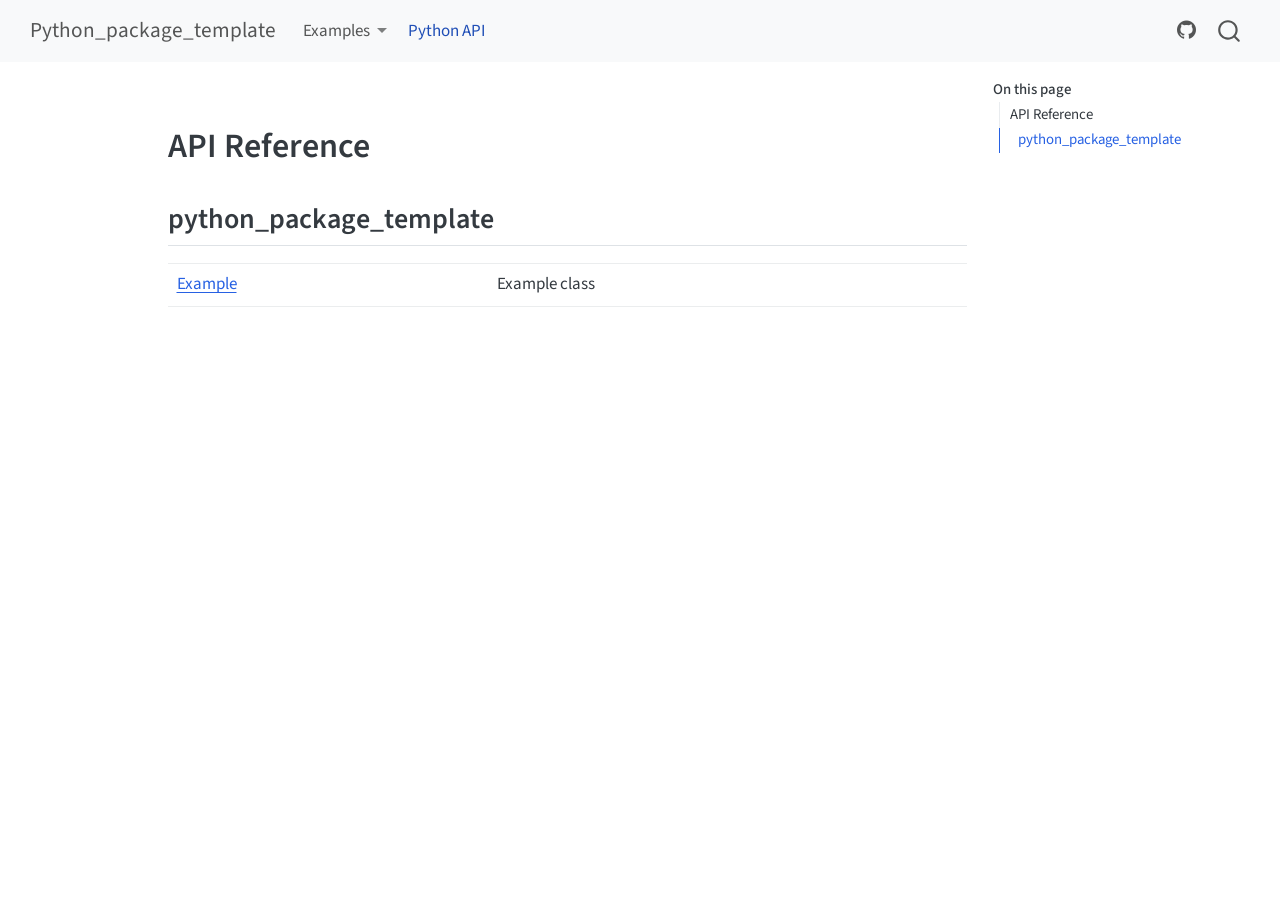
==== reference/index.html @ 2fd2ff85 "deploy: bac56e8e283541ebff613e1170b64253c7cd5dfa" ====
<!DOCTYPE html>
<html xmlns="http://www.w3.org/1999/xhtml" lang="en" xml:lang="en"><head>

<meta charset="utf-8">
<meta name="generator" content="quarto-1.5.57">

<meta name="viewport" content="width=device-width, initial-scale=1.0, user-scalable=yes">


<title>index – Python_package_template</title>
<style>
code{white-space: pre-wrap;}
span.smallcaps{font-variant: small-caps;}
div.columns{display: flex; gap: min(4vw, 1.5em);}
div.column{flex: auto; overflow-x: auto;}
div.hanging-indent{margin-left: 1.5em; text-indent: -1.5em;}
ul.task-list{list-style: none;}
ul.task-list li input[type="checkbox"] {
  width: 0.8em;
  margin: 0 0.8em 0.2em -1em; /* quarto-specific, see https://github.com/quarto-dev/quarto-cli/issues/4556 */ 
  vertical-align: middle;
}
</style>


<script src="../site_libs/quarto-nav/quarto-nav.js"></script>
<script src="../site_libs/quarto-nav/headroom.min.js"></script>
<script src="../site_libs/clipboard/clipboard.min.js"></script>
<script src="../site_libs/quarto-search/autocomplete.umd.js"></script>
<script src="../site_libs/quarto-search/fuse.min.js"></script>
<script src="../site_libs/quarto-search/quarto-search.js"></script>
<meta name="quarto:offset" content="../">
<script src="../site_libs/quarto-html/quarto.js"></script>
<script src="../site_libs/quarto-html/popper.min.js"></script>
<script src="../site_libs/quarto-html/tippy.umd.min.js"></script>
<script src="../site_libs/quarto-html/anchor.min.js"></script>
<link href="../site_libs/quarto-html/tippy.css" rel="stylesheet">
<link href="../site_libs/quarto-html/quarto-syntax-highlighting.css" rel="stylesheet" id="quarto-text-highlighting-styles">
<script src="../site_libs/bootstrap/bootstrap.min.js"></script>
<link href="../site_libs/bootstrap/bootstrap-icons.css" rel="stylesheet">
<link href="../site_libs/bootstrap/bootstrap.min.css" rel="stylesheet" id="quarto-bootstrap" data-mode="light">
<script id="quarto-search-options" type="application/json">{
  "location": "navbar",
  "copy-button": false,
  "collapse-after": 3,
  "panel-placement": "end",
  "type": "overlay",
  "limit": 50,
  "keyboard-shortcut": [
    "f",
    "/",
    "s"
  ],
  "show-item-context": false,
  "language": {
    "search-no-results-text": "No results",
    "search-matching-documents-text": "matching documents",
    "search-copy-link-title": "Copy link to search",
    "search-hide-matches-text": "Hide additional matches",
    "search-more-match-text": "more match in this document",
    "search-more-matches-text": "more matches in this document",
    "search-clear-button-title": "Clear",
    "search-text-placeholder": "",
    "search-detached-cancel-button-title": "Cancel",
    "search-submit-button-title": "Submit",
    "search-label": "Search"
  }
}</script>


</head>

<body class="nav-fixed">

<div id="quarto-search-results"></div>
  <header id="quarto-header" class="headroom fixed-top">
    <nav class="navbar navbar-expand-lg " data-bs-theme="dark">
      <div class="navbar-container container-fluid">
      <div class="navbar-brand-container mx-auto">
    <a class="navbar-brand" href="../index.html">
    <span class="navbar-title">Python_package_template</span>
    </a>
  </div>
            <div id="quarto-search" class="" title="Search"></div>
          <button class="navbar-toggler" type="button" data-bs-toggle="collapse" data-bs-target="#navbarCollapse" aria-controls="navbarCollapse" role="menu" aria-expanded="false" aria-label="Toggle navigation" onclick="if (window.quartoToggleHeadroom) { window.quartoToggleHeadroom(); }">
  <span class="navbar-toggler-icon"></span>
</button>
          <div class="collapse navbar-collapse" id="navbarCollapse">
            <ul class="navbar-nav navbar-nav-scroll me-auto">
  <li class="nav-item dropdown ">
    <a class="nav-link dropdown-toggle" href="#" id="nav-menu-examples" role="link" data-bs-toggle="dropdown" aria-expanded="false">
 <span class="menu-text">Examples</span>
    </a>
    <ul class="dropdown-menu" aria-labelledby="nav-menu-examples">    
        <li>
    <a class="dropdown-item" href="../examples/notebooks/introduction.html">
 <span class="dropdown-text">Introduction to Python_package_template</span></a>
  </li>  
    </ul>
  </li>
  <li class="nav-item">
    <a class="nav-link active" href="../reference/index.html" aria-current="page"> 
<span class="menu-text">Python API</span></a>
  </li>  
</ul>
            <ul class="navbar-nav navbar-nav-scroll ms-auto">
  <li class="nav-item compact">
    <a class="nav-link" href="https://github.com/HKV-products-services/python_package_template"> <i class="bi bi-github" role="img" aria-label="GitHub">
</i> 
<span class="menu-text"></span></a>
  </li>  
</ul>
          </div> <!-- /navcollapse -->
            <div class="quarto-navbar-tools">
</div>
      </div> <!-- /container-fluid -->
    </nav>
</header>
<!-- content -->
<div id="quarto-content" class="quarto-container page-columns page-rows-contents page-layout-article page-navbar">
<!-- sidebar -->
<!-- margin-sidebar -->
    <div id="quarto-margin-sidebar" class="sidebar margin-sidebar">
        <nav id="TOC" role="doc-toc" class="toc-active">
    <h2 id="toc-title">On this page</h2>
   
  <ul>
  <li><a href="#api-reference" id="toc-api-reference" class="nav-link active" data-scroll-target="#api-reference">API Reference</a>
  <ul class="collapse">
  <li><a href="#python_package_template" id="toc-python_package_template" class="nav-link" data-scroll-target="#python_package_template">python_package_template</a></li>
  </ul></li>
  </ul>
</nav>
    </div>
<!-- main -->
<main class="content" id="quarto-document-content">




<section id="api-reference" class="level1 doc doc-index">
<h1 class="doc doc-index">API Reference</h1>
<section id="python_package_template" class="level2">
<h2 class="anchored" data-anchor-id="python_package_template">python_package_template</h2>
<table class="caption-top table">
<tbody>
<tr class="odd">
<td><a href="../reference/Example.html#python_package_template.Example">Example</a></td>
<td>Example class</td>
</tr>
</tbody>
</table>


</section>
</section>

</main> <!-- /main -->
<script id="quarto-html-after-body" type="application/javascript">
window.document.addEventListener("DOMContentLoaded", function (event) {
  const toggleBodyColorMode = (bsSheetEl) => {
    const mode = bsSheetEl.getAttribute("data-mode");
    const bodyEl = window.document.querySelector("body");
    if (mode === "dark") {
      bodyEl.classList.add("quarto-dark");
      bodyEl.classList.remove("quarto-light");
    } else {
      bodyEl.classList.add("quarto-light");
      bodyEl.classList.remove("quarto-dark");
    }
  }
  const toggleBodyColorPrimary = () => {
    const bsSheetEl = window.document.querySelector("link#quarto-bootstrap");
    if (bsSheetEl) {
      toggleBodyColorMode(bsSheetEl);
    }
  }
  toggleBodyColorPrimary();  
  const icon = "";
  const anchorJS = new window.AnchorJS();
  anchorJS.options = {
    placement: 'right',
    icon: icon
  };
  anchorJS.add('.anchored');
  const isCodeAnnotation = (el) => {
    for (const clz of el.classList) {
      if (clz.startsWith('code-annotation-')) {                     
        return true;
      }
    }
    return false;
  }
  const onCopySuccess = function(e) {
    // button target
    const button = e.trigger;
    // don't keep focus
    button.blur();
    // flash "checked"
    button.classList.add('code-copy-button-checked');
    var currentTitle = button.getAttribute("title");
    button.setAttribute("title", "Copied!");
    let tooltip;
    if (window.bootstrap) {
      button.setAttribute("data-bs-toggle", "tooltip");
      button.setAttribute("data-bs-placement", "left");
      button.setAttribute("data-bs-title", "Copied!");
      tooltip = new bootstrap.Tooltip(button, 
        { trigger: "manual", 
          customClass: "code-copy-button-tooltip",
          offset: [0, -8]});
      tooltip.show();    
    }
    setTimeout(function() {
      if (tooltip) {
        tooltip.hide();
        button.removeAttribute("data-bs-title");
        button.removeAttribute("data-bs-toggle");
        button.removeAttribute("data-bs-placement");
      }
      button.setAttribute("title", currentTitle);
      button.classList.remove('code-copy-button-checked');
    }, 1000);
    // clear code selection
    e.clearSelection();
  }
  const getTextToCopy = function(trigger) {
      const codeEl = trigger.previousElementSibling.cloneNode(true);
      for (const childEl of codeEl.children) {
        if (isCodeAnnotation(childEl)) {
          childEl.remove();
        }
      }
      return codeEl.innerText;
  }
  const clipboard = new window.ClipboardJS('.code-copy-button:not([data-in-quarto-modal])', {
    text: getTextToCopy
  });
  clipboard.on('success', onCopySuccess);
  if (window.document.getElementById('quarto-embedded-source-code-modal')) {
    // For code content inside modals, clipBoardJS needs to be initialized with a container option
    // TODO: Check when it could be a function (https://github.com/zenorocha/clipboard.js/issues/860)
    const clipboardModal = new window.ClipboardJS('.code-copy-button[data-in-quarto-modal]', {
      text: getTextToCopy,
      container: window.document.getElementById('quarto-embedded-source-code-modal')
    });
    clipboardModal.on('success', onCopySuccess);
  }
    var localhostRegex = new RegExp(/^(?:http|https):\/\/localhost\:?[0-9]*\//);
    var mailtoRegex = new RegExp(/^mailto:/);
      var filterRegex = new RegExp('/' + window.location.host + '/');
    var isInternal = (href) => {
        return filterRegex.test(href) || localhostRegex.test(href) || mailtoRegex.test(href);
    }
    // Inspect non-navigation links and adorn them if external
 	var links = window.document.querySelectorAll('a[href]:not(.nav-link):not(.navbar-brand):not(.toc-action):not(.sidebar-link):not(.sidebar-item-toggle):not(.pagination-link):not(.no-external):not([aria-hidden]):not(.dropdown-item):not(.quarto-navigation-tool):not(.about-link)');
    for (var i=0; i<links.length; i++) {
      const link = links[i];
      if (!isInternal(link.href)) {
        // undo the damage that might have been done by quarto-nav.js in the case of
        // links that we want to consider external
        if (link.dataset.originalHref !== undefined) {
          link.href = link.dataset.originalHref;
        }
      }
    }
  function tippyHover(el, contentFn, onTriggerFn, onUntriggerFn) {
    const config = {
      allowHTML: true,
      maxWidth: 500,
      delay: 100,
      arrow: false,
      appendTo: function(el) {
          return el.parentElement;
      },
      interactive: true,
      interactiveBorder: 10,
      theme: 'quarto',
      placement: 'bottom-start',
    };
    if (contentFn) {
      config.content = contentFn;
    }
    if (onTriggerFn) {
      config.onTrigger = onTriggerFn;
    }
    if (onUntriggerFn) {
      config.onUntrigger = onUntriggerFn;
    }
    window.tippy(el, config); 
  }
  const noterefs = window.document.querySelectorAll('a[role="doc-noteref"]');
  for (var i=0; i<noterefs.length; i++) {
    const ref = noterefs[i];
    tippyHover(ref, function() {
      // use id or data attribute instead here
      let href = ref.getAttribute('data-footnote-href') || ref.getAttribute('href');
      try { href = new URL(href).hash; } catch {}
      const id = href.replace(/^#\/?/, "");
      const note = window.document.getElementById(id);
      if (note) {
        return note.innerHTML;
      } else {
        return "";
      }
    });
  }
  const xrefs = window.document.querySelectorAll('a.quarto-xref');
  const processXRef = (id, note) => {
    // Strip column container classes
    const stripColumnClz = (el) => {
      el.classList.remove("page-full", "page-columns");
      if (el.children) {
        for (const child of el.children) {
          stripColumnClz(child);
        }
      }
    }
    stripColumnClz(note)
    if (id === null || id.startsWith('sec-')) {
      // Special case sections, only their first couple elements
      const container = document.createElement("div");
      if (note.children && note.children.length > 2) {
        container.appendChild(note.children[0].cloneNode(true));
        for (let i = 1; i < note.children.length; i++) {
          const child = note.children[i];
          if (child.tagName === "P" && child.innerText === "") {
            continue;
          } else {
            container.appendChild(child.cloneNode(true));
            break;
          }
        }
        if (window.Quarto?.typesetMath) {
          window.Quarto.typesetMath(container);
        }
        return container.innerHTML
      } else {
        if (window.Quarto?.typesetMath) {
          window.Quarto.typesetMath(note);
        }
        return note.innerHTML;
      }
    } else {
      // Remove any anchor links if they are present
      const anchorLink = note.querySelector('a.anchorjs-link');
      if (anchorLink) {
        anchorLink.remove();
      }
      if (window.Quarto?.typesetMath) {
        window.Quarto.typesetMath(note);
      }
      // TODO in 1.5, we should make sure this works without a callout special case
      if (note.classList.contains("callout")) {
        return note.outerHTML;
      } else {
        return note.innerHTML;
      }
    }
  }
  for (var i=0; i<xrefs.length; i++) {
    const xref = xrefs[i];
    tippyHover(xref, undefined, function(instance) {
      instance.disable();
      let url = xref.getAttribute('href');
      let hash = undefined; 
      if (url.startsWith('#')) {
        hash = url;
      } else {
        try { hash = new URL(url).hash; } catch {}
      }
      if (hash) {
        const id = hash.replace(/^#\/?/, "");
        const note = window.document.getElementById(id);
        if (note !== null) {
          try {
            const html = processXRef(id, note.cloneNode(true));
            instance.setContent(html);
          } finally {
            instance.enable();
            instance.show();
          }
        } else {
          // See if we can fetch this
          fetch(url.split('#')[0])
          .then(res => res.text())
          .then(html => {
            const parser = new DOMParser();
            const htmlDoc = parser.parseFromString(html, "text/html");
            const note = htmlDoc.getElementById(id);
            if (note !== null) {
              const html = processXRef(id, note);
              instance.setContent(html);
            } 
          }).finally(() => {
            instance.enable();
            instance.show();
          });
        }
      } else {
        // See if we can fetch a full url (with no hash to target)
        // This is a special case and we should probably do some content thinning / targeting
        fetch(url)
        .then(res => res.text())
        .then(html => {
          const parser = new DOMParser();
          const htmlDoc = parser.parseFromString(html, "text/html");
          const note = htmlDoc.querySelector('main.content');
          if (note !== null) {
            // This should only happen for chapter cross references
            // (since there is no id in the URL)
            // remove the first header
            if (note.children.length > 0 && note.children[0].tagName === "HEADER") {
              note.children[0].remove();
            }
            const html = processXRef(null, note);
            instance.setContent(html);
          } 
        }).finally(() => {
          instance.enable();
          instance.show();
        });
      }
    }, function(instance) {
    });
  }
      let selectedAnnoteEl;
      const selectorForAnnotation = ( cell, annotation) => {
        let cellAttr = 'data-code-cell="' + cell + '"';
        let lineAttr = 'data-code-annotation="' +  annotation + '"';
        const selector = 'span[' + cellAttr + '][' + lineAttr + ']';
        return selector;
      }
      const selectCodeLines = (annoteEl) => {
        const doc = window.document;
        const targetCell = annoteEl.getAttribute("data-target-cell");
        const targetAnnotation = annoteEl.getAttribute("data-target-annotation");
        const annoteSpan = window.document.querySelector(selectorForAnnotation(targetCell, targetAnnotation));
        const lines = annoteSpan.getAttribute("data-code-lines").split(",");
        const lineIds = lines.map((line) => {
          return targetCell + "-" + line;
        })
        let top = null;
        let height = null;
        let parent = null;
        if (lineIds.length > 0) {
            //compute the position of the single el (top and bottom and make a div)
            const el = window.document.getElementById(lineIds[0]);
            top = el.offsetTop;
            height = el.offsetHeight;
            parent = el.parentElement.parentElement;
          if (lineIds.length > 1) {
            const lastEl = window.document.getElementById(lineIds[lineIds.length - 1]);
            const bottom = lastEl.offsetTop + lastEl.offsetHeight;
            height = bottom - top;
          }
          if (top !== null && height !== null && parent !== null) {
            // cook up a div (if necessary) and position it 
            let div = window.document.getElementById("code-annotation-line-highlight");
            if (div === null) {
              div = window.document.createElement("div");
              div.setAttribute("id", "code-annotation-line-highlight");
              div.style.position = 'absolute';
              parent.appendChild(div);
            }
            div.style.top = top - 2 + "px";
            div.style.height = height + 4 + "px";
            div.style.left = 0;
            let gutterDiv = window.document.getElementById("code-annotation-line-highlight-gutter");
            if (gutterDiv === null) {
              gutterDiv = window.document.createElement("div");
              gutterDiv.setAttribute("id", "code-annotation-line-highlight-gutter");
              gutterDiv.style.position = 'absolute';
              const codeCell = window.document.getElementById(targetCell);
              const gutter = codeCell.querySelector('.code-annotation-gutter');
              gutter.appendChild(gutterDiv);
            }
            gutterDiv.style.top = top - 2 + "px";
            gutterDiv.style.height = height + 4 + "px";
          }
          selectedAnnoteEl = annoteEl;
        }
      };
      const unselectCodeLines = () => {
        const elementsIds = ["code-annotation-line-highlight", "code-annotation-line-highlight-gutter"];
        elementsIds.forEach((elId) => {
          const div = window.document.getElementById(elId);
          if (div) {
            div.remove();
          }
        });
        selectedAnnoteEl = undefined;
      };
        // Handle positioning of the toggle
    window.addEventListener(
      "resize",
      throttle(() => {
        elRect = undefined;
        if (selectedAnnoteEl) {
          selectCodeLines(selectedAnnoteEl);
        }
      }, 10)
    );
    function throttle(fn, ms) {
    let throttle = false;
    let timer;
      return (...args) => {
        if(!throttle) { // first call gets through
            fn.apply(this, args);
            throttle = true;
        } else { // all the others get throttled
            if(timer) clearTimeout(timer); // cancel #2
            timer = setTimeout(() => {
              fn.apply(this, args);
              timer = throttle = false;
            }, ms);
        }
      };
    }
      // Attach click handler to the DT
      const annoteDls = window.document.querySelectorAll('dt[data-target-cell]');
      for (const annoteDlNode of annoteDls) {
        annoteDlNode.addEventListener('click', (event) => {
          const clickedEl = event.target;
          if (clickedEl !== selectedAnnoteEl) {
            unselectCodeLines();
            const activeEl = window.document.querySelector('dt[data-target-cell].code-annotation-active');
            if (activeEl) {
              activeEl.classList.remove('code-annotation-active');
            }
            selectCodeLines(clickedEl);
            clickedEl.classList.add('code-annotation-active');
          } else {
            // Unselect the line
            unselectCodeLines();
            clickedEl.classList.remove('code-annotation-active');
          }
        });
      }
  const findCites = (el) => {
    const parentEl = el.parentElement;
    if (parentEl) {
      const cites = parentEl.dataset.cites;
      if (cites) {
        return {
          el,
          cites: cites.split(' ')
        };
      } else {
        return findCites(el.parentElement)
      }
    } else {
      return undefined;
    }
  };
  var bibliorefs = window.document.querySelectorAll('a[role="doc-biblioref"]');
  for (var i=0; i<bibliorefs.length; i++) {
    const ref = bibliorefs[i];
    const citeInfo = findCites(ref);
    if (citeInfo) {
      tippyHover(citeInfo.el, function() {
        var popup = window.document.createElement('div');
        citeInfo.cites.forEach(function(cite) {
          var citeDiv = window.document.createElement('div');
          citeDiv.classList.add('hanging-indent');
          citeDiv.classList.add('csl-entry');
          var biblioDiv = window.document.getElementById('ref-' + cite);
          if (biblioDiv) {
            citeDiv.innerHTML = biblioDiv.innerHTML;
          }
          popup.appendChild(citeDiv);
        });
        return popup.innerHTML;
      });
    }
  }
});
</script>
</div> <!-- /content -->




</body></html>
---- site_libs/quarto-html/tippy.css ----
.tippy-box[data-animation=fade][data-state=hidden]{opacity:0}[data-tippy-root]{max-width:calc(100vw - 10px)}.tippy-box{position:relative;background-color:#333;color:#fff;border-radius:4px;font-size:14px;line-height:1.4;white-space:normal;outline:0;transition-property:transform,visibility,opacity}.tippy-box[data-placement^=top]>.tippy-arrow{bottom:0}.tippy-box[data-placement^=top]>.tippy-arrow:before{bottom:-7px;left:0;border-width:8px 8px 0;border-top-color:initial;transform-origin:center top}.tippy-box[data-placement^=bottom]>.tippy-arrow{top:0}.tippy-box[data-placement^=bottom]>.tippy-arrow:before{top:-7px;left:0;border-width:0 8px 8px;border-bottom-color:initial;transform-origin:center bottom}.tippy-box[data-placement^=left]>.tippy-arrow{right:0}.tippy-box[data-placement^=left]>.tippy-arrow:before{border-width:8px 0 8px 8px;border-left-color:initial;right:-7px;transform-origin:center left}.tippy-box[data-placement^=right]>.tippy-arrow{left:0}.tippy-box[data-placement^=right]>.tippy-arrow:before{left:-7px;border-width:8px 8px 8px 0;border-right-color:initial;transform-origin:center right}.tippy-box[data-inertia][data-state=visible]{transition-timing-function:cubic-bezier(.54,1.5,.38,1.11)}.tippy-arrow{width:16px;height:16px;color:#333}.tippy-arrow:before{content:"";position:absolute;border-color:transparent;border-style:solid}.tippy-content{position:relative;padding:5px 9px;z-index:1}
---- site_libs/quarto-html/quarto-syntax-highlighting.css ----
/* quarto syntax highlight colors */
:root {
  --quarto-hl-ot-color: #003B4F;
  --quarto-hl-at-color: #657422;
  --quarto-hl-ss-color: #20794D;
  --quarto-hl-an-color: #5E5E5E;
  --quarto-hl-fu-color: #4758AB;
  --quarto-hl-st-color: #20794D;
  --quarto-hl-cf-color: #003B4F;
  --quarto-hl-op-color: #5E5E5E;
  --quarto-hl-er-color: #AD0000;
  --quarto-hl-bn-color: #AD0000;
  --quarto-hl-al-color: #AD0000;
  --quarto-hl-va-color: #111111;
  --quarto-hl-bu-color: inherit;
  --quarto-hl-ex-color: inherit;
  --quarto-hl-pp-color: #AD0000;
  --quarto-hl-in-color: #5E5E5E;
  --quarto-hl-vs-color: #20794D;
  --quarto-hl-wa-color: #5E5E5E;
  --quarto-hl-do-color: #5E5E5E;
  --quarto-hl-im-color: #00769E;
  --quarto-hl-ch-color: #20794D;
  --quarto-hl-dt-color: #AD0000;
  --quarto-hl-fl-color: #AD0000;
  --quarto-hl-co-color: #5E5E5E;
  --quarto-hl-cv-color: #5E5E5E;
  --quarto-hl-cn-color: #8f5902;
  --quarto-hl-sc-color: #5E5E5E;
  --quarto-hl-dv-color: #AD0000;
  --quarto-hl-kw-color: #003B4F;
}

/* other quarto variables */
:root {
  --quarto-font-monospace: SFMono-Regular, Menlo, Monaco, Consolas, "Liberation Mono", "Courier New", monospace;
}

pre > code.sourceCode > span {
  color: #003B4F;
}

code span {
  color: #003B4F;
}

code.sourceCode > span {
  color: #003B4F;
}

div.sourceCode,
div.sourceCode pre.sourceCode {
  color: #003B4F;
}

code span.ot {
  color: #003B4F;
  font-style: inherit;
}

code span.at {
  color: #657422;
  font-style: inherit;
}

code span.ss {
  color: #20794D;
  font-style: inherit;
}

code span.an {
  color: #5E5E5E;
  font-style: inherit;
}

code span.fu {
  color: #4758AB;
  font-style: inherit;
}

code span.st {
  color: #20794D;
  font-style: inherit;
}

code span.cf {
  color: #003B4F;
  font-weight: bold;
  font-style: inherit;
}

code span.op {
  color: #5E5E5E;
  font-style: inherit;
}

code span.er {
  color: #AD0000;
  font-style: inherit;
}

code span.bn {
  color: #AD0000;
  font-style: inherit;
}

code span.al {
  color: #AD0000;
  font-style: inherit;
}

code span.va {
  color: #111111;
  font-style: inherit;
}

code span.bu {
  font-style: inherit;
}

code span.ex {
  font-style: inherit;
}

code span.pp {
  color: #AD0000;
  font-style: inherit;
}

code span.in {
  color: #5E5E5E;
  font-style: inherit;
}

code span.vs {
  color: #20794D;
  font-style: inherit;
}

code span.wa {
  color: #5E5E5E;
  font-style: italic;
}

code span.do {
  color: #5E5E5E;
  font-style: italic;
}

code span.im {
  color: #00769E;
  font-style: inherit;
}

code span.ch {
  color: #20794D;
  font-style: inherit;
}

code span.dt {
  color: #AD0000;
  font-style: inherit;
}

code span.fl {
  color: #AD0000;
  font-style: inherit;
}

code span.co {
  color: #5E5E5E;
  font-style: inherit;
}

code span.cv {
  color: #5E5E5E;
  font-style: italic;
}

code span.cn {
  color: #8f5902;
  font-style: inherit;
}

code span.sc {
  color: #5E5E5E;
  font-style: inherit;
}

code span.dv {
  color: #AD0000;
  font-style: inherit;
}

code span.kw {
  color: #003B4F;
  font-weight: bold;
  font-style: inherit;
}

.prevent-inlining {
  content: "</";
}

/*# sourceMappingURL=debc5d5d77c3f9108843748ff7464032.css.map */
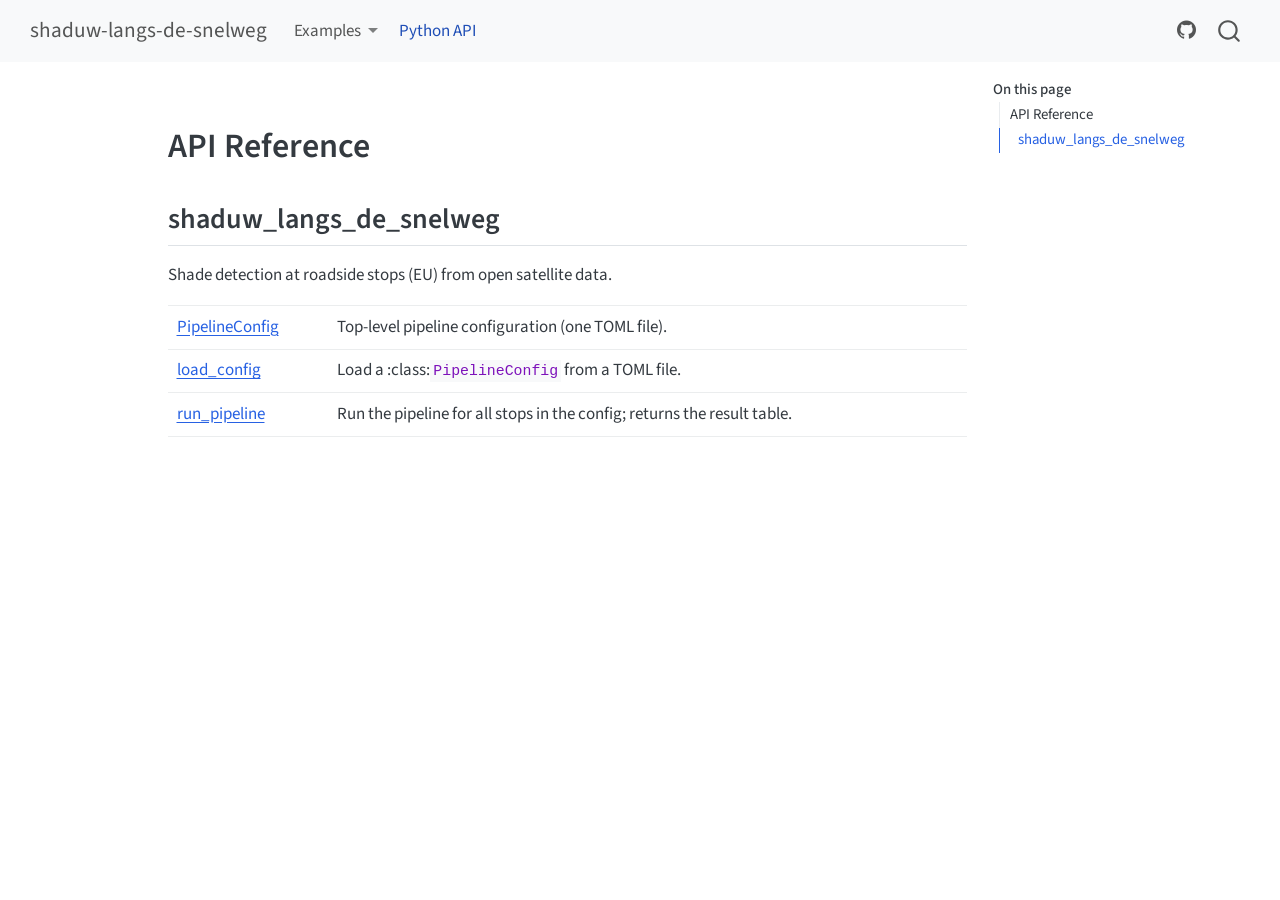
==== commit 0e737517: "deploy: ae7b4513597f7bd6c98d770e3a3f368c2d5b8ac2" ====
--- a/reference/index.html
+++ b/reference/index.html
@@ -7,7 +7,7 @@
 <meta name="viewport" content="width=device-width, initial-scale=1.0, user-scalable=yes">
 
 
-<title>index – Python_package_template</title>
+<title>index – shaduw-langs-de-snelweg</title>
 <style>
 code{white-space: pre-wrap;}
 span.smallcaps{font-variant: small-caps;}
@@ -78,7 +78,7 @@
       <div class="navbar-container container-fluid">
       <div class="navbar-brand-container mx-auto">
     <a class="navbar-brand" href="../index.html">
-    <span class="navbar-title">Python_package_template</span>
+    <span class="navbar-title">shaduw-langs-de-snelweg</span>
     </a>
   </div>
             <div id="quarto-search" class="" title="Search"></div>
@@ -94,7 +94,7 @@
     <ul class="dropdown-menu" aria-labelledby="nav-menu-examples">    
         <li>
     <a class="dropdown-item" href="../examples/notebooks/introduction.html">
- <span class="dropdown-text">Introduction to Python_package_template</span></a>
+ <span class="dropdown-text">Introduction: shadow model demo</span></a>
   </li>  
     </ul>
   </li>
@@ -105,7 +105,7 @@
 </ul>
             <ul class="navbar-nav navbar-nav-scroll ms-auto">
   <li class="nav-item compact">
-    <a class="nav-link" href="https://github.com/HKV-products-services/python_package_template"> <i class="bi bi-github" role="img" aria-label="GitHub">
+    <a class="nav-link" href="https://github.com/HKV-products-services/shaduw-langs-de-snelweg"> <i class="bi bi-github" role="img" aria-label="GitHub">
 </i> 
 <span class="menu-text"></span></a>
   </li>  
@@ -127,7 +127,7 @@
   <ul>
   <li><a href="#api-reference" id="toc-api-reference" class="nav-link active" data-scroll-target="#api-reference">API Reference</a>
   <ul class="collapse">
-  <li><a href="#python_package_template" id="toc-python_package_template" class="nav-link" data-scroll-target="#python_package_template">python_package_template</a></li>
+  <li><a href="#shaduw_langs_de_snelweg" id="toc-shaduw_langs_de_snelweg" class="nav-link" data-scroll-target="#shaduw_langs_de_snelweg">shaduw_langs_de_snelweg</a></li>
   </ul></li>
   </ul>
 </nav>
@@ -140,13 +140,22 @@
 
 <section id="api-reference" class="level1 doc doc-index">
 <h1 class="doc doc-index">API Reference</h1>
-<section id="python_package_template" class="level2">
-<h2 class="anchored" data-anchor-id="python_package_template">python_package_template</h2>
+<section id="shaduw_langs_de_snelweg" class="level2">
+<h2 class="anchored" data-anchor-id="shaduw_langs_de_snelweg">shaduw_langs_de_snelweg</h2>
+<p>Shade detection at roadside stops (EU) from open satellite data.</p>
 <table class="caption-top table">
 <tbody>
 <tr class="odd">
-<td><a href="../reference/Example.html#python_package_template.Example">Example</a></td>
-<td>Example class</td>
+<td><a href="../reference/PipelineConfig.html#shaduw_langs_de_snelweg.PipelineConfig">PipelineConfig</a></td>
+<td>Top-level pipeline configuration (one TOML file).</td>
+</tr>
+<tr class="even">
+<td><a href="../reference/load_config.html#shaduw_langs_de_snelweg.load_config">load_config</a></td>
+<td>Load a :class:<code>PipelineConfig</code> from a TOML file.</td>
+</tr>
+<tr class="odd">
+<td><a href="../reference/run_pipeline.html#shaduw_langs_de_snelweg.run_pipeline">run_pipeline</a></td>
+<td>Run the pipeline for all stops in the config; returns the result table.</td>
 </tr>
 </tbody>
 </table>
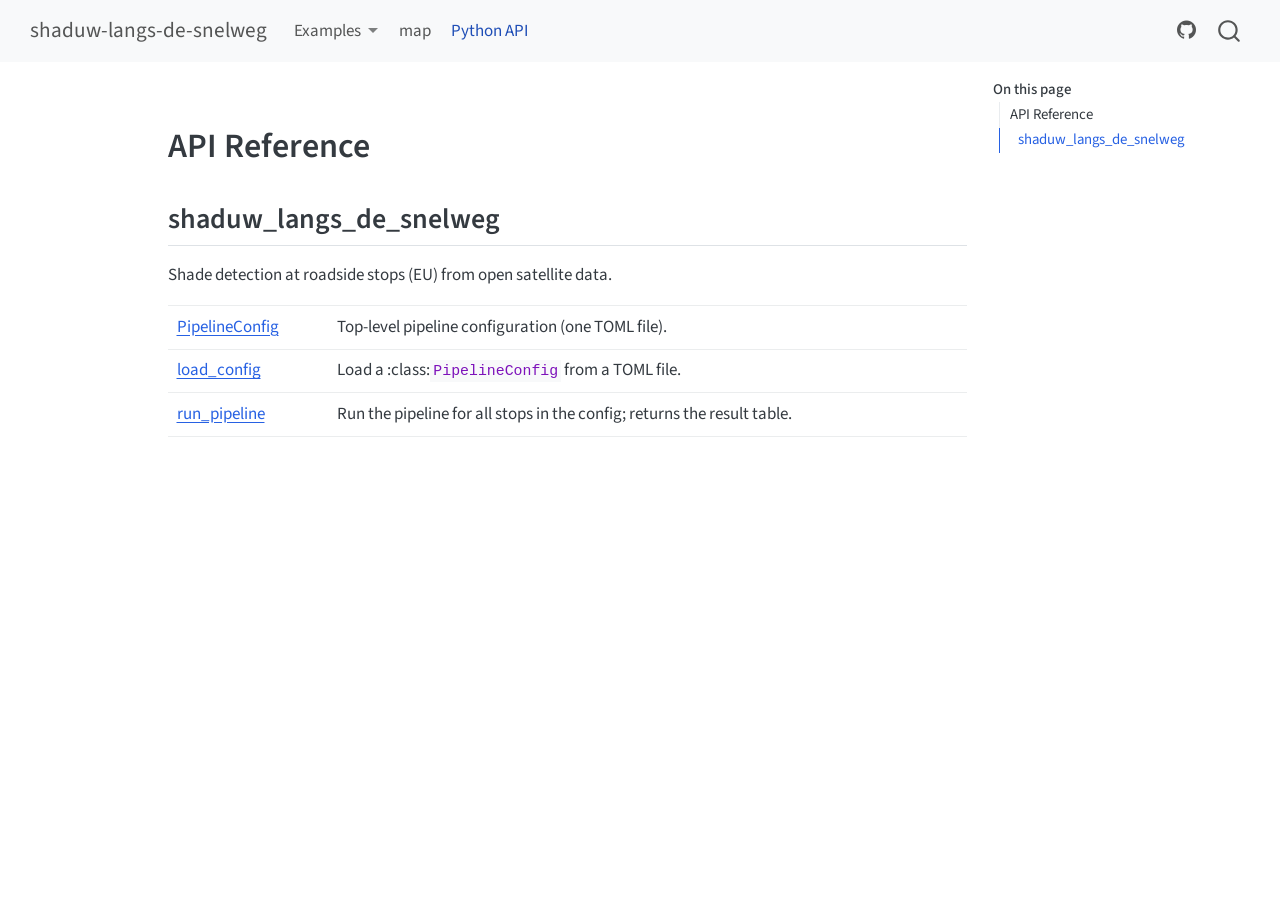
==== commit 99c904c5: "deploy: 285ecab48aa52ef66946e490e5c3303d7aa7b552" ====
--- a/reference/index.html
+++ b/reference/index.html
@@ -99,6 +99,10 @@
     </ul>
   </li>
   <li class="nav-item">
+    <a class="nav-link" href="../examples/stops_shade_map_PoC.html"> 
+<span class="menu-text">map</span></a>
+  </li>  
+  <li class="nav-item">
     <a class="nav-link active" href="../reference/index.html" aria-current="page"> 
 <span class="menu-text">Python API</span></a>
   </li>  
